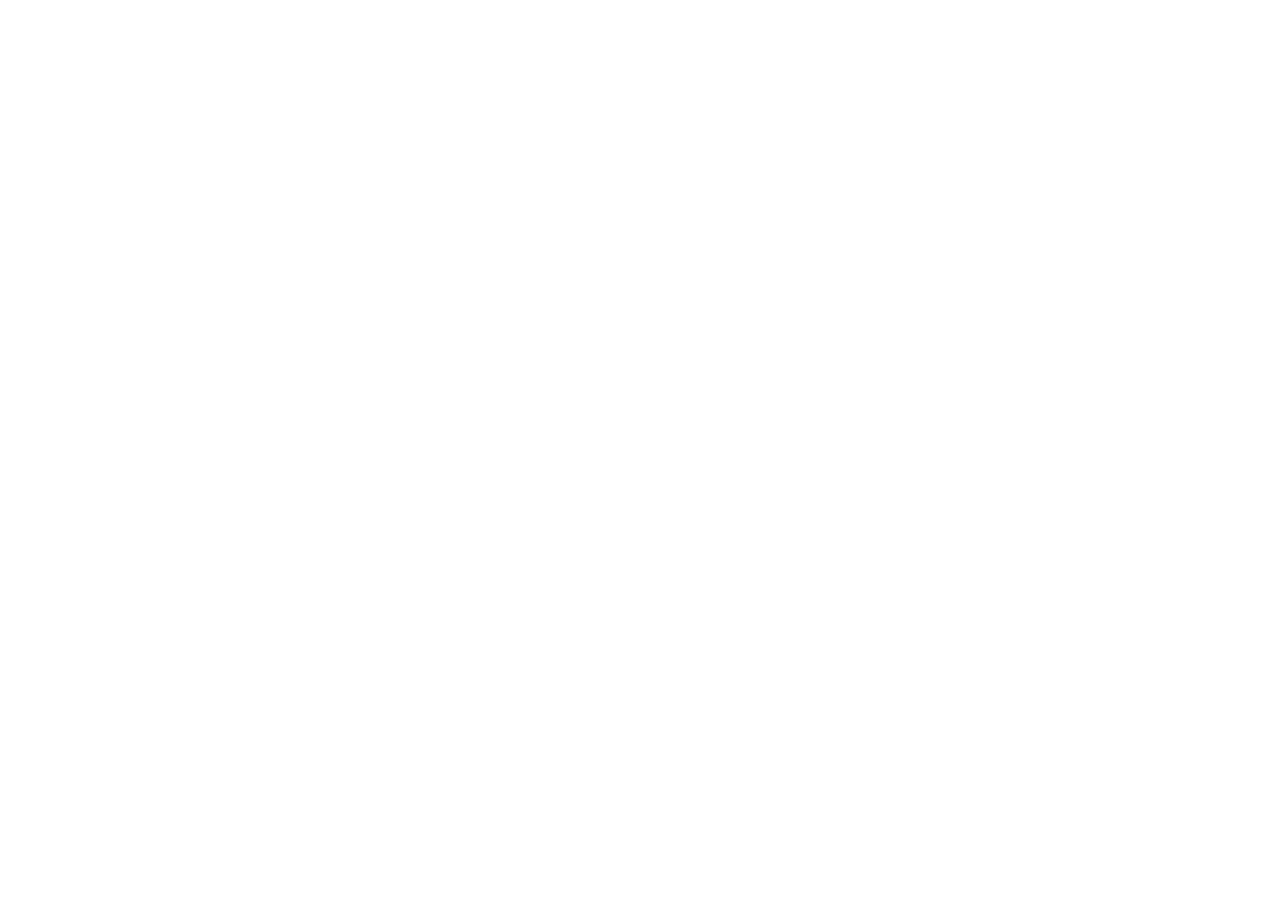
==== about.html @ 4de89e84 "Updated Version" ====
<!DOCTYPE html>
<html lang="en">
<head>
    <meta charset="UTF-8">
    <meta name="viewport" content="width=device-width, initial-scale=1.0">
    <title>Learn The Rules</title>
</head>
<body>
    
</body>
</html>
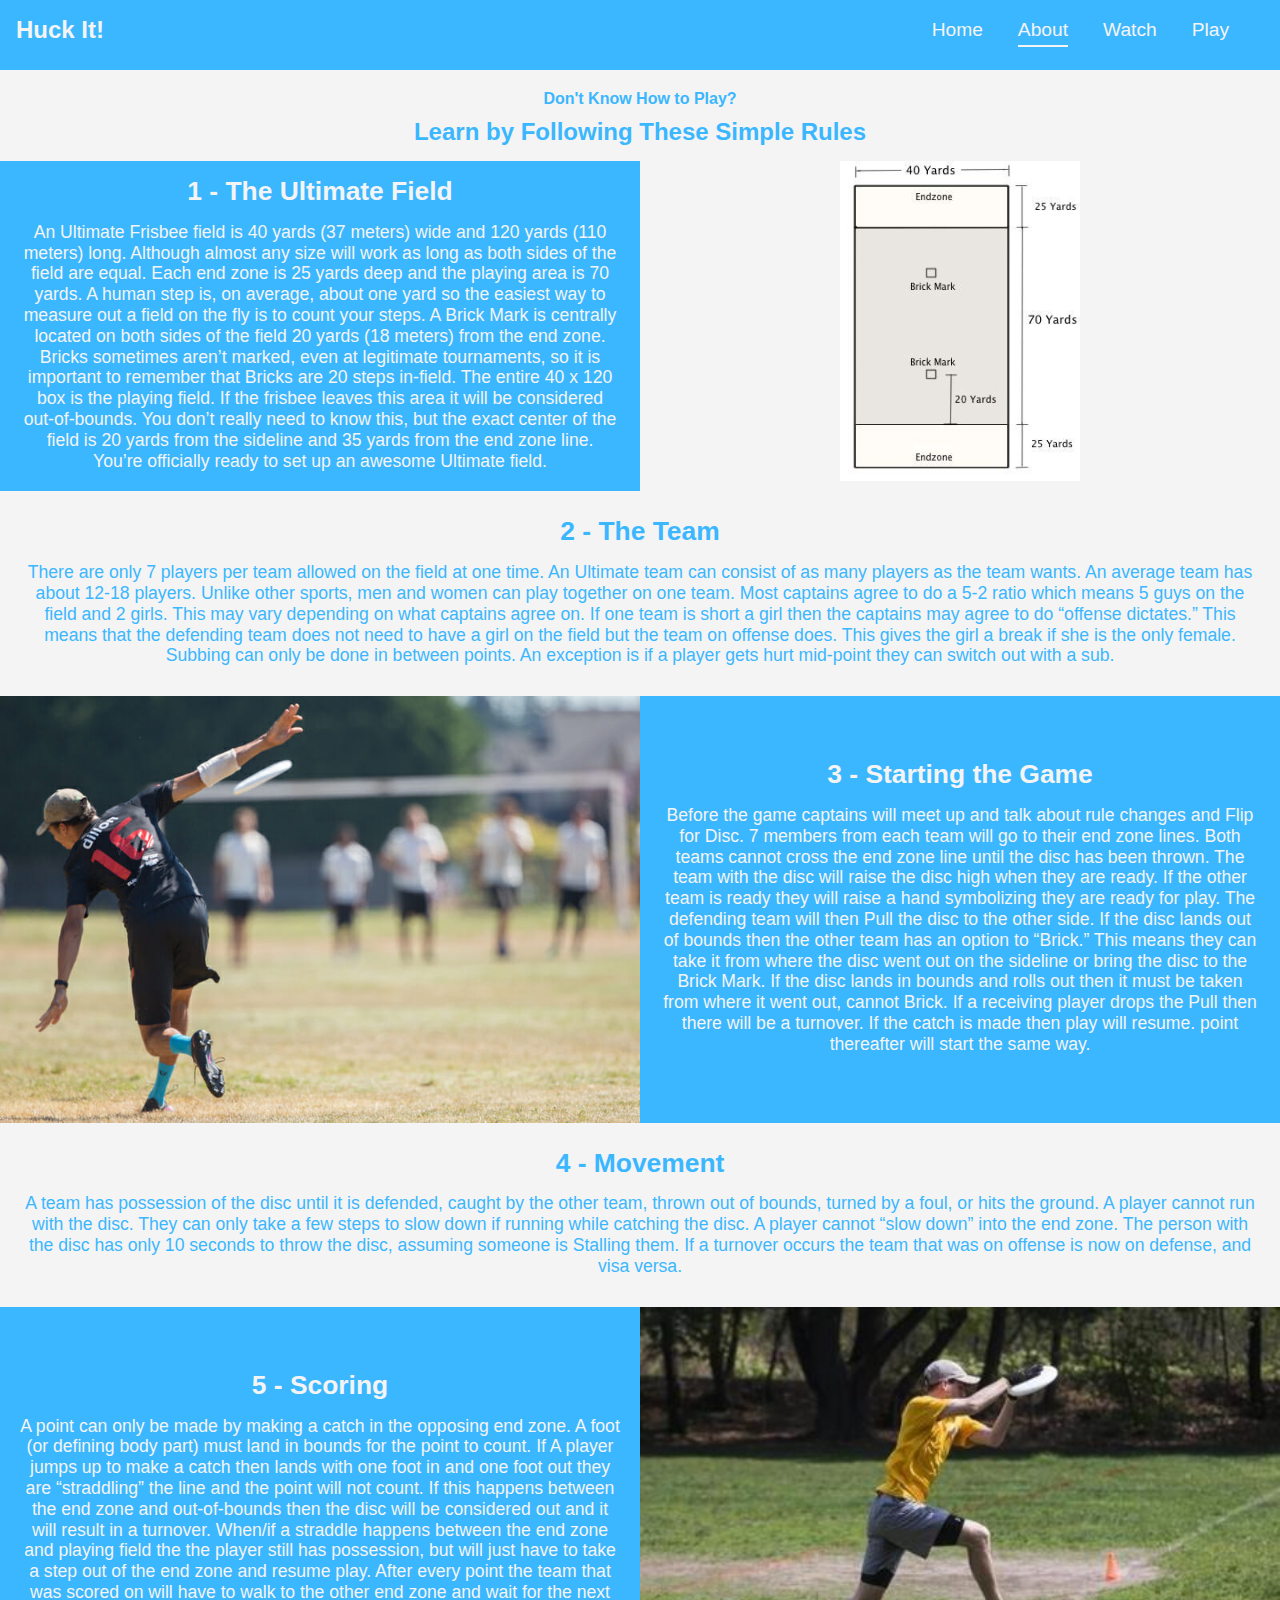
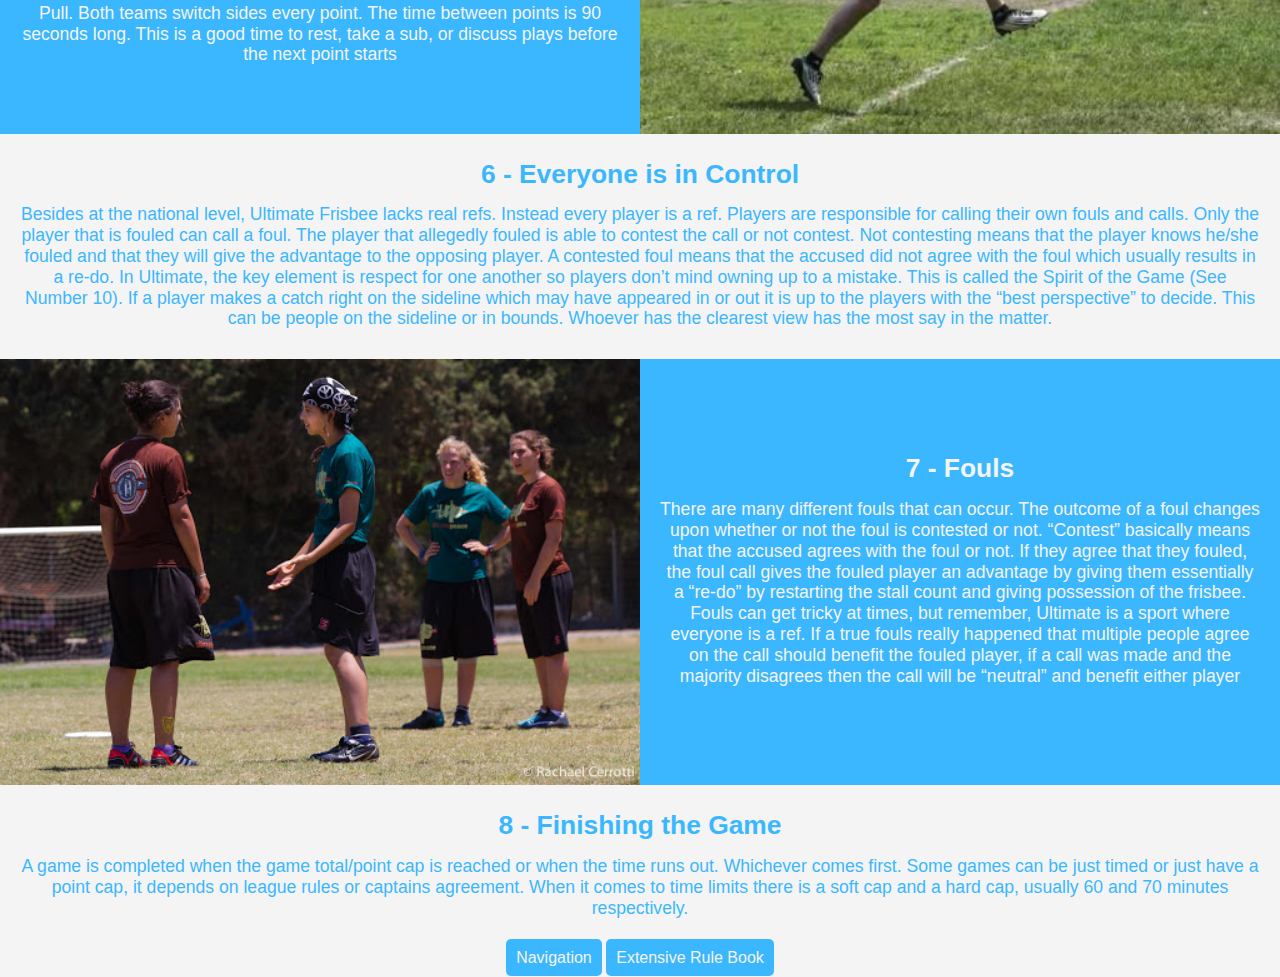
==== commit ceaa977a: "Completed Watch and Learn Pages" ====
--- a/about.html
+++ b/about.html
@@ -3,9 +3,115 @@
 <head>
     <meta charset="UTF-8">
     <meta name="viewport" content="width=device-width, initial-scale=1.0">
-    <title>Learn The Rules</title>
+    <link rel="stylesheet" href="./CSS/learn.css">
+    <link rel="stylesheet" media = "screen and (max-width: 768px)" href="./CSS/mobile.css">
+    <title>Learn The Game</title>
 </head>
 <body>
-    
+    <!-- Navbar -->
+    <nav id="main-nav">
+        <div class="container">
+            <h2>Huck It!</h2>
+            <ul class="grid-item">
+                <li><a href="./index.html">Home</a></li>
+                <li><a href="#" class="current">About</a></li>
+                <li><a href="./watch.html">Watch</a></li>
+                <li><a href="/findclub.html">Play</a></li>
+            </ul>
+        </div>
+    </nav>
+
+    <!-- Rules Section -->
+    <section id="rules-section">
+        <h4>Don't Know How to Play?</h4>
+        <h2>Learn by Following These Simple Rules</h2>
+
+        <div class="rule-container" id="fix">
+            <div class="rule">
+                <h2>1 - The Ultimate Field</h2>
+                <p>An Ultimate Frisbee field is 40 yards (37 meters) wide and 120 yards (110 meters) long. Although almost any size will work as long as both sides of the field are equal. Each end zone is 25 yards deep and the playing area is 70 yards. A human step is, on average, about one yard so the easiest way to measure out a field on the fly is to count your steps. A Brick Mark is centrally located on both sides of the field 20 yards (18 meters) from the end zone. Bricks sometimes aren’t marked, even at legitimate tournaments, so it is important to remember that Bricks are 20 steps in-field. The entire 40 x 120 box is the playing field. If the frisbee leaves this area it will be considered out-of-bounds. You don’t really need to know this, but the exact center of the field is 20 yards from the sideline and 35 yards from the end zone line. You’re officially ready to set up an awesome Ultimate field.</p>
+            </div>
+            <img src="./images/Ultimate-playing-field.jpg" alt="">
+        </div>
+        <div class="rule-container">
+            <div class="rule">
+                <h2>2 - The Team</h2>
+                <p>There are only 7 players per team allowed on the field at one time. An Ultimate team can consist of as many players as the team wants. An average team has about 12-18 players.
+
+                Unlike other sports, men and women can play together on one team. Most captains agree to do a 5-2 ratio which means 5 guys on the field and 2 girls. This may vary depending on what captains agree on. If one team is short a girl then the captains may agree to do “offense dictates.” This means that the defending team does not need to have a girl on the field but the team on offense does. This gives the girl a break if she is the only female.
+                    
+                Subbing can only be done in between points. An exception is if a player gets hurt mid-point they can switch out with a sub.</p>
+            </div>
+        </div>
+        <div class="rule-container reverse">
+            <div class="rule">
+                <h2>3 - Starting the Game</h2>
+                <p>Before the game captains will meet up and talk about rule changes and Flip for Disc. 7 members from each team will go to their end zone lines. Both teams cannot cross the end zone line until the disc has been thrown. The team with the disc will raise the disc high when they are ready. If the other team is ready they will raise a hand symbolizing they are ready for play. The defending team will then Pull the disc to the other side.
+
+                If the disc lands out of bounds then the other team has an option to “Brick.” This means they can take it from where the disc went out on the sideline or bring the disc to the Brick Mark.
+                    
+                If the disc lands in bounds and rolls out then it must be taken from where it went out, cannot Brick.
+                    
+                If a receiving player drops the Pull then there will be a turnover. If the catch is made then play will resume.
+                    
+                point thereafter will start the same way.</p>
+            </div>
+            <img src="./images/pull.jpg" alt="">
+        </div>
+        <div class="rule-container">
+            <div class="rule">
+                <h2>4 - Movement</h2>
+                <p>A team has possession of the disc until it is defended, caught by the other team, thrown out of bounds, turned by a foul, or hits the ground. A player cannot run with the disc. They can only take a few steps to slow down if running while catching the disc. A player cannot “slow down” into the end zone. The person with the disc has only 10 seconds to throw the disc, assuming someone is Stalling them. If a turnover occurs the team that was on offense is now on defense, and visa versa.</p>
+            </div>
+        </div>
+        <div class="rule-container">
+            <div class="rule">
+                <h2>5 - Scoring</h2>
+                <p>A point can only be made by making a catch in the opposing end zone. A foot (or defining body part) must land in bounds for the point to count.
+
+                    If A player jumps up to make a catch then lands with one foot in and one foot out they are “straddling”  the line and the point will not count. If this happens between the end zone and out-of-bounds then the disc will be considered out and it will result in a turnover. When/if a straddle happens between the end zone and playing field the the player still has possession, but will just have to take a step out of the end zone and resume play.
+                    
+                    After every point the team that was scored on will have to walk to the other end zone and wait for the next Pull. Both teams switch sides every point. The time between points is 90 seconds long. This is a good time to rest, take a sub, or discuss plays before the next point starts</p>
+            </div>
+            <img src="./images/scoring.jpg" alt="">
+        </div>
+        <div class="rule-container">
+            <div class="rule">
+                <h2>6 - Everyone is in Control</h2>
+                <p>Besides at the national level, Ultimate Frisbee lacks real refs. Instead every player is a ref. Players are responsible for calling their own fouls and calls. Only the player that is fouled can call a foul. The player that allegedly fouled is able to contest the call or not contest. Not contesting means that the player knows he/she fouled and that they will give the advantage to the opposing player. A contested foul means that the accused did not agree with the foul which usually results in a re-do. In Ultimate, the key element is respect for one another so players don’t mind owning up to a mistake. This is called the Spirit of the Game (See Number 10).
+
+                If a player makes a catch right on the sideline which may have appeared in or out it is up to the players with the “best perspective” to decide. This can be people on the sideline or in bounds. Whoever has the clearest view has the most say in the matter.</p>
+            </div>
+        </div>
+        <div class="rule-container reverse">
+            <div class="rule">
+                <h2>7 - Fouls</h2>
+                <p>There are many different fouls that can occur. The outcome of a foul changes upon whether or not the foul is contested or not. “Contest” basically means that the accused agrees with the foul or not. If they agree that they fouled, the foul call gives the fouled player an advantage by giving them essentially a “re-do” by restarting the stall count and giving possession of the frisbee.
+
+                Fouls can get tricky at times, but remember, Ultimate is a sport where everyone is a ref. If a true fouls really happened that multiple people agree on the call should benefit the fouled player, if a call was made and the majority disagrees then the call will be “neutral” and benefit either player</p>
+            </div>
+            <img src="./images/foul.jpg" alt="">
+        </div>
+        <div class="rule-container">
+            <div class="rule">
+                <h2>8 - Finishing the Game</h2>
+                <p>A game is completed when the game total/point cap is reached or when the time runs out. Whichever comes first. Some games can be just timed or just have a point cap, it depends on league rules or captains agreement. When it comes to time limits there is a soft cap and a hard cap, usually 60 and 70 minutes respectively.</p>
+            </div>
+        </div>
+    </section>
+
+    <div class="buttons">
+        <a href="#" id="back-to-nav">Navigation</a>
+        <a href="https://usaultimate.org/rules/" id="rulebook" target="_blank">Extensive Rule Book</a>
+    </div>
+
+    <script>
+        const navButton = document.getElementById("back-to-nav");
+        const navBar = document.getElementById("main-nav")
+        navButton.addEventListener("click", e => {
+            navBar.scrollIntoView({behavior: "smooth", block: "start", inline: "nearest"});
+            e.preventDefault();
+        });
+    </script>
 </body>
 </html>--- a/CSS/learn.css
+++ b/CSS/learn.css
@@ -0,0 +1,179 @@
+:root {
+    --primary-color: #3bb7ff;
+    --secondary-color: #f4f4f4;
+    --dark: #333;
+}
+
+html, body {
+    /* overflow-x: hidden; */
+}
+
+* {
+    padding: 0;
+    margin: 0;
+    box-sizing: border-box;
+}
+
+img {
+    width: 100%;
+}
+
+body {
+    width: 100%; 
+    font-family: Arial, Helvetica, sans-serif;
+    background: var(--secondary-color);
+}
+
+li {
+    text-decoration: none;
+    list-style: none;
+}
+
+li a {
+    text-decoration: none;
+    color: var(--secondary-color);
+}
+
+a:hover {
+    opacity: .7;
+    /* background: var(--dark); */
+}
+
+.container h2 {
+    color: var(--secondary-color);
+}
+
+.bg-primary {
+    background: var(--primary-color);
+}
+
+.current {
+    border-bottom: 2px solid var(--secondary-color) ;
+}
+
+/* Nav */
+
+#main-nav {
+    background:  rgba(59, 183,255, 1);
+    position: relative;
+    width: 100%;
+    height: 70px;
+    z-index: 1;
+}
+
+#main-nav .container {
+    display: grid;
+    padding: 1rem;
+    grid-template-columns: 3fr 2fr;
+    align-items: center;
+    justify-content: center;
+
+}
+
+#main-nav .container ul {
+    justify-self: end;
+    display: flex;
+    flex-direction: row;
+}
+
+#main-nav .container ul li {
+    margin-right: 35px;
+    font-size: 1.2rem
+}
+
+#main-nav .container ul li a {
+    padding: 5px 0;
+}
+
+/* Rules */
+#rules-section {
+    display: flex;
+    flex-direction: column;
+    width: 100%;
+    align-items: center;
+    margin-top: 15px;
+}
+
+#rules-section > h2,
+#rules-section > h4 {
+    color: var(--primary-color);
+    margin: 5px;
+}
+
+.rule-container:nth-of-type(odd) {
+    display: flex;
+    /* flex-direction: row; */
+    flex-wrap: nowrap;
+    width: 100%;
+    margin-top: 10px;
+    height: auto;
+    /* background: var(--primary-color); */
+}
+
+.rule-container:nth-of-type(even) {
+    display: flex;
+    flex-direction: column;
+    align-items: center;
+    justify-content: center;
+    width: 100%;
+    margin-top: 10px;
+    height: auto;
+    text-align: center;
+    color: var(--primary-color);
+    font-size: 1.1rem;
+    line-height: 1.1rem;
+}
+
+.rule-container > img,
+.rule-container:nth-of-type(odd) .rule {
+    width: 50%;
+}
+
+.rule {
+    display: flex;
+    flex-direction: column;
+    align-items: center;
+    justify-content: center;
+    line-height: 1.3rem;
+    text-align: center;
+    padding: 10px;
+}
+
+.rule-container:nth-of-type(odd) .rule{
+    background: var(--primary-color);
+    color: var(--secondary-color);
+    font-size: 1.1rem;
+}
+
+.rule h2,
+.rule p {
+    margin: 10px;
+}
+
+#fix img {
+    height: 320px;
+    object-fit: scale-down;
+}
+
+.reverse {
+    flex-direction: row-reverse;
+}
+
+.rule-container > img {
+    object-fit: cover;
+}
+
+/* Buttons at bottom of page */
+.buttons {
+    margin : 10px 0;
+    width: 100%;
+    text-align: center;
+}
+
+.buttons a {
+    text-decoration: none;
+    color: var(--secondary-color);
+    background: #3bb7ff;
+    padding: 10px;
+    border-radius: 5px;
+}--- a/CSS/mobile.css
+++ b/CSS/mobile.css
@@ -0,0 +1,64 @@
+/* Nav - all pages */
+#main-nav {
+    height: 80px;
+}
+
+#main-nav ul{
+    padding-top: 5px;
+}
+
+#main-nav .container {
+    display: flex;
+    flex-direction: column;
+    width: 100%;    
+}
+
+#main-nav .container ul li {
+    margin-right: 25px;
+
+}
+
+#main-nav .container ul{
+    margin-left: 20px;
+}
+
+
+/* Gallery - Home page */
+.flex-row {
+    flex-direction:column;
+    height: auto;
+}
+
+.flex-row .flex-column {
+    flex: 100%;
+    max-width: 100%;
+}
+
+.flex-container {
+    flex-direction: column;
+}
+
+#video-selection {
+    flex-direction: column;
+    height: auto;
+}
+
+#video-selection img {
+    max-width: 100%;
+    margin: 10px 10px;
+}
+
+/* Rule Container - Learn page */
+.rule-container {
+    flex-direction: column;  
+}
+
+#fix img {
+    padding-top: 15px;
+}
+
+.rule-container > img,
+.rule-container:nth-of-type(odd) .rule {
+    width: 100%;
+}
+
